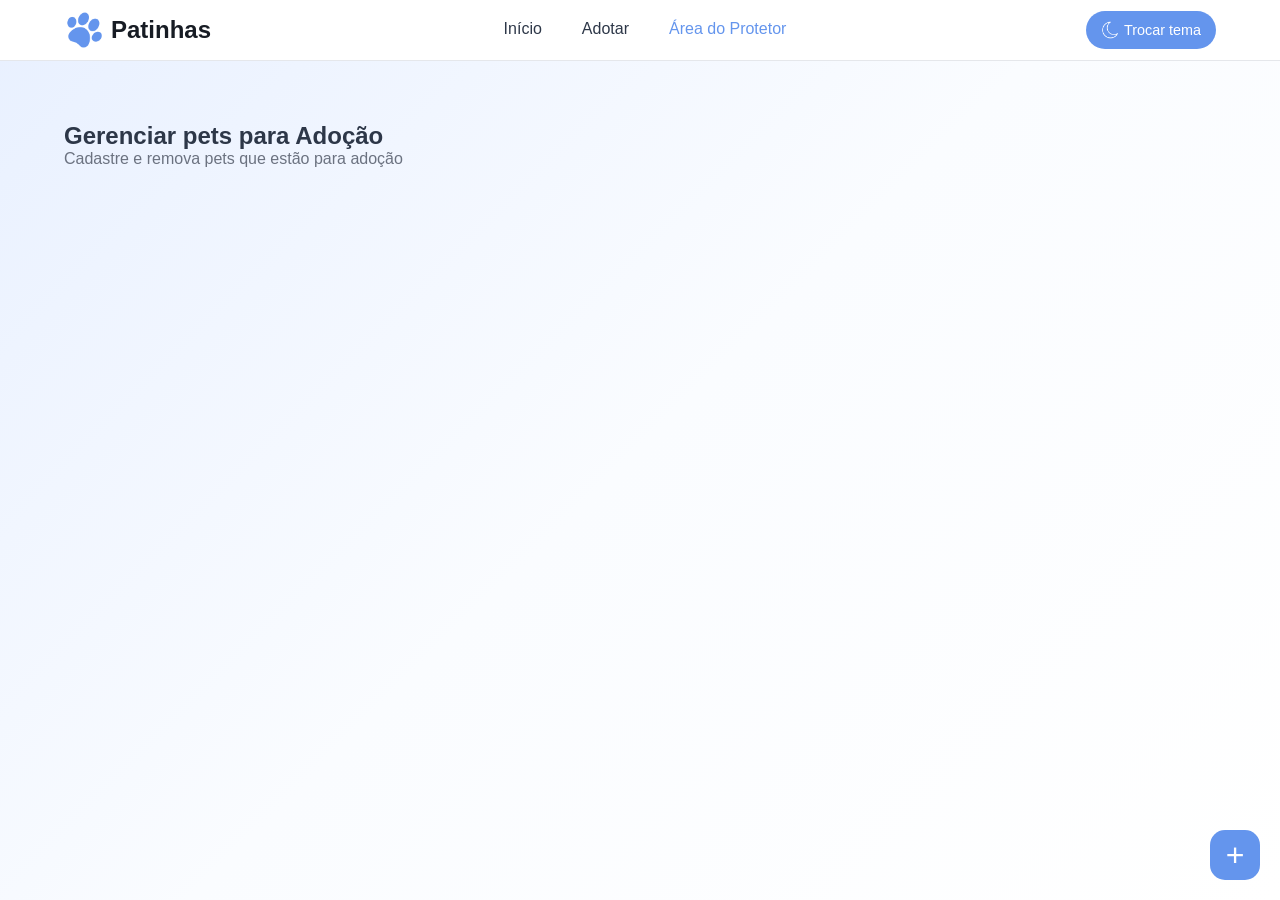
==== site/pages/adotar-protetor.html @ e18f45f2 "cadastro de pets localstorage" ====
<!DOCTYPE html>
<html lang="pt_BR">
<head>
    <meta charset="UTF-8">
    <meta name="viewport" content="width=device-width, initial-scale=1.0">
    <title>Área do Protetor | Cadastro</title>
    <link rel="stylesheet" href="../css/adotar.css">
    <link rel="shortcut icon" href="../images/patinha.png" type="image/png">
</head>
<body>
    <header class="cabecalho">
        <div class="logo">
            <img src="../images/patinha.png" alt="Logo Patinhas">
            <h1>Patinhas</h1>
        </div>

        <nav>
            <ul>
                <li><a href="../index.html">Início</a></li>
                <li><a href="adotar.html">Adotar</a></li>
                <li id="pc-li"><a href="login.html"  id="ativo">Área do Protetor</a></li>
                <li id="mobile-li"><a href="login.html" id="ativo">Protetor</a></li>
            </ul>
        </nav>

        <div class="btn-tema" id="tema">
            <div class="btn-trocar-tema"></div>
            <span>Trocar tema</span>
        </div>
    </header>
    <main>
        <article>
            <header class="titulos griffin">
                <h1 class="ocultar-titulo">Gerenciar pets para Adoção</h1>
                <p class="ocultar-titulo">Cadastre e remova pets que estão para adoção</p>

                <h1 class="ocultar">Entre pelo computador!</h1>
                <p class="ocultar">Poupei minha sanidade e desisti de adaptar essa página para celular.</p>
                <img src="https://media4.giphy.com/media/v1.Y2lkPTc5MGI3NjExN3VteW5hN2M1NXVjZzRmcTkyYWJsYndwaGZncXYzZTA4NXl1ZTI1biZlcD12MV9pbnRlcm5hbF9naWZfYnlfaWQmY3Q9Zw/yYSSBtDgbbRzq/giphy.gif" class="ocultar-img">
            </header>

            <div id="fundo">
                <form id="cadastro">
                    <h1>Cadastrar pet</h1>
                    <div class="cadastro-linha">
                        <div class="cadastro-conteudo">
                            <label for="nome">Nome</label>
                            <input type="text" placeholder="Ex: Rex" id="nome" required>
                        </div>  

                        <div class="cadastro-conteudo">
                            <label for="especie">Espécie</label>
                            <select name="especie" id="especie" required>
                                <option value="cachorro">Cachorro</option>
                                <option value="gato">Gato</option>
                                <option value="jacare">Jacaré</option>
                                <option value="roedor">Roedor</option>
                                <option value="dragao">Dragão</option>
                            </select>
                        </div>     
                    </div>
                    
                    <div class="cadastro-linha">
                        <div class="cadastro-conteudo">
                            <label for="raca">Raça</label>
                            <input type="text" placeholder="Ex: Shiba, SDR" name="raca" id="raca" required>
                        </div> 
                        <div class="cadastro-conteudo">
                            <label for="idade">Idade</label>
                            <input type="text" placeholder="Ex: 2 Meses" name="idade" id="idade" required>
                        </div>
                    </div>

                    <div class="cadastro-conteudo">
                        <label for="contato">Contatos</label>
                        <input type="email" placeholder="E-mail para contato" name="contato" id="contato" required>
                    </div>

                    <div class="cadastro-conteudo">
                        <label for="url">URL da foto</label>
                        <input type="url" placeholder="https://exemplo.com/foto.jpg" name="url" id="url" required>
                    </div>

                    <div class="botoes">
                        <button type="submit" value="Cadastrar" id="btn-cadastro">Cadastrar</button>
                        <button id="btn-cancelar">Cancelar</button>
                    </div>
                </form>
            </div>
        </article>
    </main>

    <div id="cadastrar">+</div>

    <script src="../js/tema.js"></script>
    <script src="../js/cadastro.js"></script>
</body>
</html>
---- site/css/adotar.css ----
:root {
    --cor-principal-50: #e5edfc;
    --cor-principal-300: #98b8f3;
    --cor-principal-500: #6495ed;
    --cor-principal-600: #3271e7;
    --cor-titulo-500: #2D3748;
    --cor-titulo-800: #171c24;
    --cor-texto: #6B7280;
    --cor-bordas: #e5e7eb;
    --cor-bordas-escuras: #2D2D2D;
    --header-escuro: #1E1E1E;
    --confirmar: #008000;
    --erro: #ff0000;
    --erro-hover: #d50000;
}

* {
    margin: 0;
    padding: 0;
    box-sizing: border-box;
    scroll-behavior: smooth;
}

a {
    color: inherit;
    text-decoration: none;
}

#ativo {
    color: var(--cor-principal-500);
}

html, body {
    height: 100%;
}

main {
    flex: 1;
}

body {
    font-family: Arial, Helvetica, sans-serif;
    background: #E8F0FF;
    background: linear-gradient(135deg, rgba(232, 240, 255, 1) 0%, rgba(250, 252, 255, 1) 50%, rgba(255, 255, 255, 1) 100%);
    background-repeat: no-repeat;
    user-select: none;
    min-height: 100vh;
    display: flex;
    flex-direction: column;
}

body.modo-escuro {
    background: #121212;
}

.ocultar {
    display: none;
}

.ocultar-img {
    display: none;
}

.cabecalho {
    position: fixed;
    display: flex;
    width: 100%;
    top: 0;
    left: 0;
    font-size: 1rem;
    padding-inline: 5%;
    justify-content: space-between;
    align-items: center;
    box-sizing: border-box;
    border-bottom: 1px solid var(--cor-bordas);
    background-color: white;
}

body.modo-escuro .cabecalho {
    background-color: var(--header-escuro);
    border-bottom: 1px solid var(--cor-bordas-escuras);
}

.logo {
    display: flex;
    align-items: center;
}

.logo img {
    width: 40px;
}

.logo h1 {
    color: var(--cor-titulo-800);
    font-size: 1.5rem;
    padding-left: 5%;
}

body.modo-escuro .logo h1 {
    color: var(--cor-principal-50);
}

#mobile-li {
    display: none;
}

nav {
    color: var(--cor-titulo-500);
}

body.modo-escuro nav {
    color: var(--cor-principal-50);
}

nav ul {
    display: flex;
    list-style: none;
    margin: 0;
    padding: 0;
}

nav ul li {
    padding: 20px;
    padding-inline: 20px;
    border-bottom: 2px solid #ffffff00;
    transition: all 0.1s ease-out;
}

nav ul li:hover {
    color: var(--cor-principal-500);
    border-bottom: 2px solid var(--cor-principal-500);
    transition: all 0.1s ease-out;
}

.btn-tema {
    display: flex;
    justify-content: center;
    align-items: center;
    background-color: var(--cor-principal-500);
    color: white;
    border-radius: 50px;
    padding-block: 10px;
    padding-inline: 15px;
    transition: all 0.2s ease-out;
    font-size: 0.9rem;
}

.btn-tema:hover {
    background-color: var(--cor-principal-600);
    transition: all 0.2s ease-out;
    cursor: pointer;
}

.btn-trocar-tema {
    width: 18px;
    height: 18px;
    margin-right: 5px;
    background-image: url('../images/lua-crescente.png');
    background-size: contain;
    background-position: center;
    background-repeat: no-repeat;
    transition: all 0.2s ease-out;
}

.btn-tema:hover .btn-trocar-tema {
    background-image: url('../images/lua-crescente-ativa.png');
    transition: all 0.2s ease-out;
}

body.modo-escuro .btn-trocar-tema {
    background-image: url('../images/sol.png');
    transition: all 0.2s ease-out;
}

body.modo-escuro .btn-tema:hover .btn-trocar-tema {
    background-image: url('../images/sol-ativo.png');
    transition: all 0.2s ease-out;
}

article {
    padding: 5%;
}

.intro {
    display: flex;
    justify-content: space-evenly;
    align-items: center;
    padding-block: 8%;
    border-bottom: 1px solid var(--cor-bordas);
}

body.modo-escuro .intro {
    border-bottom: 1px solid var(--cor-bordas-escuras);
}

.intro-conteudo {
    display: flex;
    flex-direction: column;
}

.intro-conteudo h1 {
    color: var(--cor-titulo-500);
    font-size: 3rem;
}

body.modo-escuro .intro-conteudo h1 {
    color: var(--cor-principal-500);
}

.intro-conteudo p {
    color: var(--cor-texto);
    font-size: 1.2rem;
    width: 80%;
}

body.modo-escuro .intro-conteudo p {
    color: var(--cor-principal-50);
}

.btn-intro {
    display: flex;
    align-items: center;
    margin-top: 5%;
    font: 1rem;
}

.btn-adotar {
    display: flex;
    align-items: center;
    justify-content: center;
    padding-block: 15px;
    padding-inline: 25px;
    border-radius: 50px;
    background-color: var(--cor-principal-500);
    color: white;
    transition: all 0.2s ease-out;
}

.btn-adotar img {
    width: 20px;
    padding-left: 10px;
}

.btn-adotar:hover {
    background-color: var(--cor-principal-600);
    transition: all 0.2s ease-out;   
}

.btn-como-funciona {
    display: flex;
    align-items: center;
    justify-content: center;
    border: 2px solid var(--cor-principal-500);
    color: var(--cor-principal-500);
    padding-block: 13px;
    padding-inline: 25px;
    border-radius: 50px;
    margin-left: 2%;
    transition: all 0.2s ease-out;
}

.btn-como-funciona:hover {
    background-color: var(--cor-principal-600);
    border: 2px solid var(--cor-principal-600);
    color: white;
    transition: all 0.2s ease-out;
}

.intro-imagens {
    display: flex;
    flex-wrap: nowrap;
}

.intro-imagens img {
    width: 310px;
    height: 310px;
    object-fit: cover;
    border-radius: 15px;
    margin: 2%;
}

#intro-img {
    margin-top: 5%;
}

.titulos {
    text-align: left;
    margin-top: 5%;
    color: var(--cor-titulo-500);
}

.titulos p {
    color: var(--cor-texto);
}

body.modo-escuro .titulos {
    color: var(--cor-principal-500);
}

body.modo-escuro .titulos p {
    color: var(--cor-principal-50);
}

#cadastro {
    display: none;
    position: fixed;
    top: 50%;
    left: 50%;
    transform: translate(-50%, -50%);
    background-color: white;
    border: 1px solid var(--cor-bordas);
    border-radius: 15px;
    padding: 20px;
    width: 40%;
    z-index: 1000;
    display: flex;
    flex-direction: row;
}

body.modo-escuro #cadastro {
    background-color: var(--header-escuro);
    border: 1px solid var(--cor-bordas-escuras);
}

#cadastro h1 {
    color: var(--cor-titulo-500);
    margin-block: 2%;
    text-align: center;
}

body.modo-escuro #cadastro h1 {
    color: var(--cor-principal-500);
}

#cadastro label {
    color: var(--cor-texto);
    margin-top: 2%;
    text-align: center;
}

#cadastro input, select {
    display: flex;
    align-items: center;
    padding: 10px;
    border: 2px solid var(--cor-bordas);
    background-color: whitesmoke;
    border-radius: 10px;
    margin-top: 2%;
    margin-bottom: 2%;
    transition: all 0.2s ease-out;
}

body.modo-escuro #cadastro input {
    background-color: var(--header-escuro);
    border: 2px solid var(--cor-bordas-escuras);
}

input, p, select {
    outline: none;
    border: none;
    font-size: 1rem;
    background-color: inherit;
    color: var(--cor-titulo-500);
    transition: all 0.2s ease-out;
}

.cadastro-linha {
    display: flex;
    flex-direction: row;
    gap: 10px;
    align-items: center;
}

.cadastro-conteudo {
    display: flex;
    flex: 1;
    flex-direction: column;
    align-items: left;
}

body.modo-escuro input, p, select {
    color: var(--cor-principal-50);
}

.cadastro input:focus-within {
    border: 2px solid var(--cor-principal-500);
}

select {
    border: 2px solid var(--cor-bordas);
    background-color: whitesmoke;
    color: var(--cor-texto);
}

body.modo-escuro select {
    border: 2px solid var(--cor-bordas-escuras);
    background-color: var(--header-escuro);
}

select:focus {
    border: 2px solid var(--cor-principal-500);
}

.botoes {
    display: flex;
    justify-content: center;
    align-items: center;
    flex-direction: row;
    gap: 20px;
    margin-top: 2%;
}

#btn-cadastro {
    background-color: var(--cor-principal-500);
    color: white;
    font-size: 1rem;
    border: none;
    padding-block: 10px;
    border-radius: 15px;
    transition: all 0.2s ease-out;
    width: 30%;
}

#btn-cadastro:hover {
    background-color: var(--cor-principal-600);
    cursor: pointer;
    transition: all 0.2s ease-out;
}

#btn-cancelar {
    background-color: var(--erro);
    border: none;
    color: white;
    font-size: 1rem;
    padding-block: 10px;
    border-radius: 15px;
    transition: all 0.2s ease-out;
    width: 30%;
}

#btn-cancelar:hover {
    background-color: var(--erro-hover);
    cursor: pointer;
    transition: all 0.2s ease-out;
}

#cadastrar {
    position: fixed;
    display: flex;
    justify-content: center;
    align-items: center;
    bottom: 20px;
    right: 20px;
    background-color: var(--cor-principal-500);
    color: white;
    border: none;
    width: 50px;
    height: 50px;
    border-radius: 15px;
    transition: all 0.2s ease-out;
    font-size: 2rem;
}

#cadastrar:hover {
    background-color: var(--cor-principal-600);
    transition: all 0.2s ease-out;
    cursor: pointer;
}

#fundo {
    display: none;
    position: fixed;
    inset: 0;
    backdrop-filter: blur(5px);
    background-color: rgba(0, 0, 0, 0.2);
    z-index: 999;
}

footer {
    font-size: 1rem;
    padding: 50px;
    padding-inline: 5%;
    align-items: center;
    border-top: 1px solid var(--cor-bordas);
    background-color: white;
}

body.modo-escuro footer {
    border-top: 1px solid var(--cor-bordas-escuras);
    background-color: var(--header-escuro);
}

footer header {
    display: flex;
    justify-content: baseline;
    align-items: center;
    color: var(--cor-titulo-800);
}

body.modo-escuro footer header {
    color: var(--cor-principal-50);
}

footer img {
    width: 30px;
    padding-right: 10px;
}

footer p {
    padding-block: 10px;
    color: var(--cor-texto);
}

footer span {
    font-size: 0.8rem;
    color: var(--cor-texto);
}
@media (max-width: 767px) {

    body {
        font-size: 14px;
    }

    .ocultar {
        display: block;
    }

    .ocultar-img {
        display: block;
        width: 100%;
        margin: auto;
        margin-top: 5%;
        
    }

    .cabecalho {
        padding-inline: 1%;
    }

    .cabecalho {
        justify-content: center;
    }

    .logo h1 {
        display: none;
    }

    .titulos {
        margin-top: 20%;
    }

    .griffin {
        margin-top: 50%;
    }

    article {
        padding-inline: 10%;
    }

    #mobile-li {
        display: block;
    }

    #pc-li {
        display: none;
    }

    .btn-tema {
        display: none;
    }

    #cadastrar {
        display: none;
    }

    .ocultar-footer {
        display: none;
    }

    .ocultar-titulo {
        display: none;
    }
    
    footer {
        font-size: 0.8rem;
    }

    footer span {
        font-size: 0.7rem;
    }
}
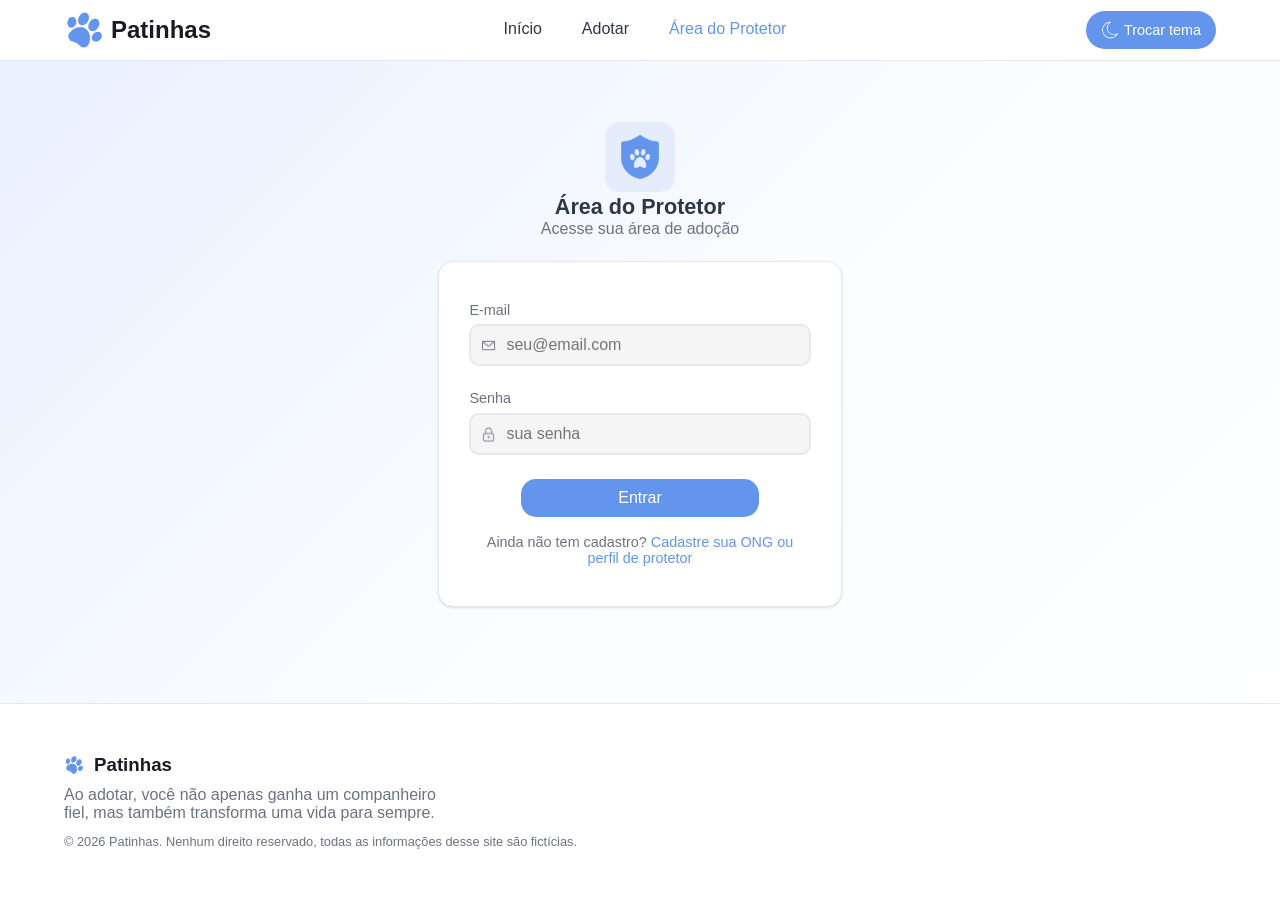
==== commit 64471eb0: "pedir login" ====
--- a/site/pages/adotar-protetor.html
+++ b/site/pages/adotar-protetor.html
@@ -94,5 +94,10 @@
 
     <script src="../js/tema.js"></script>
     <script src="../js/cadastro.js"></script>
+    <script>
+        if(localStorage.getItem(status) !== 'logado') {
+            location.href = 'login.html';
+        }
+    </script>
 </body>
 </html>
